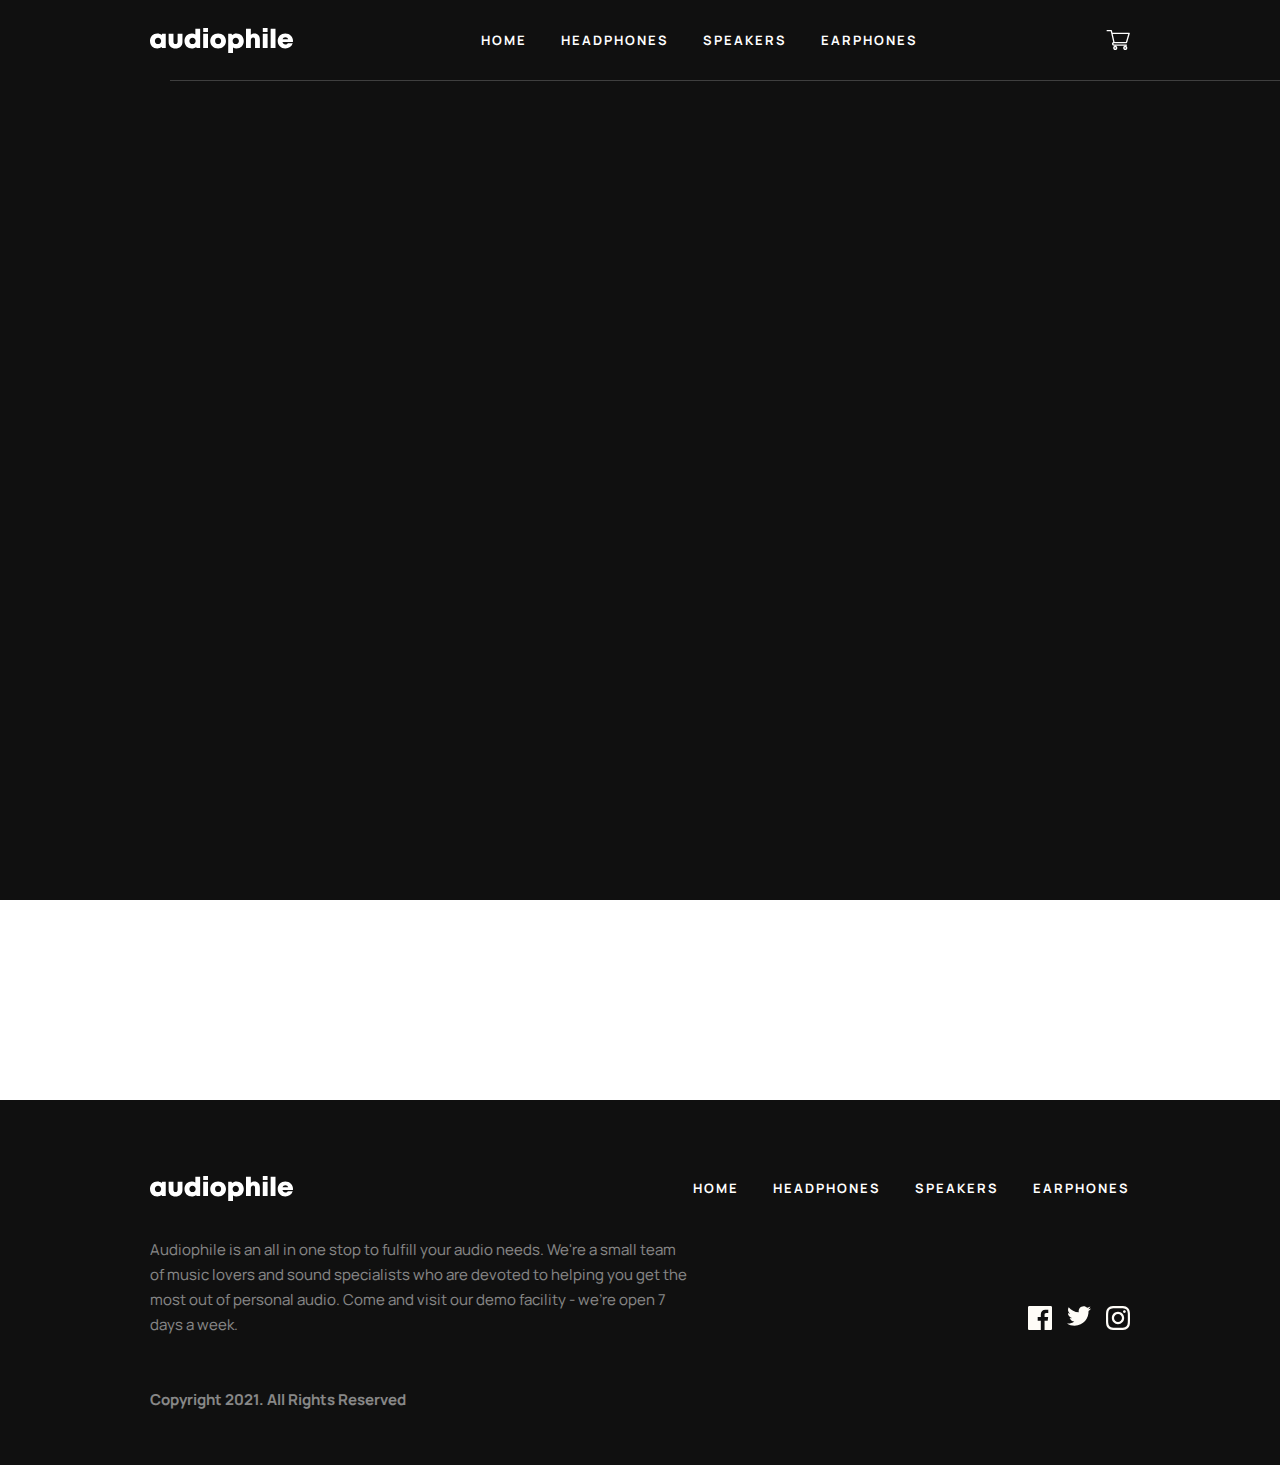
==== pages/earphones.html @ f976f79c "header and footer is ready , added home" ====
<!DOCTYPE html>
<html lang="en">
  <head>
    <meta charset="UTF-8" />
    <meta name="viewport" content="width=device-width, initial-scale=1.0" />
    <title>Earphones</title>
    <link rel="stylesheet" href="../css/main.css" />
  </head>
  <body>
    <!-- HEADER START -->
    <header class="header container">
      <div class="header-list">
        <a class="header__logo" href="../index.html">
          <img src="../imegs/logo.svg" alt="logo-Audiophile" />
        </a>
        <nav class="header__nav">
          <ul class="header__list">
            <li class="header__item">
              <a class="header__link" href="../index.html">Home</a>
            </li>
            <li class="header__item">
              <a class="header__link" href="../pages/headphons.html"
                >HEADPHONES</a
              >
            </li>
            <li class="header__item">
              <a class="header__link" href="../pages/speakers.html">SPEAKERS</a>
            </li>
            <li class="header__item">
              <a class="header__link" href="../pages/earphones.html"
                >EARPHONES</a
              >
            </li>
          </ul>
        </nav>
        <a class="header__shop-link" href=""
          ><img src="../imegs/shop.svg" alt=""
        /></a>
      </div>
      <div class="header__line"></div>
    </header>
    <!-- HEADER END -->

    <!-- MAIN START -->
    <main class="main container"></main>
    <!-- MAIN END -->

    <!-- FOOTER START -->
    <footer class="footer container">
      <div class="footer-list">
        <a class="footer__logo" href="../index.html">
          <img src="../imegs/logo.svg" alt="logo-Audiophile" />
        </a>
        <nav class="footer__nav">
          <ul class="footer__list">
            <li class="footer__item">
              <a class="footer__link" href="../index.html">Home</a>
            </li>
            <li class="footer__item">
              <a class="footer__link" href="../pages/headphons.html"
                >HEADPHONES</a
              >
            </li>
            <li class="footer__item">
              <a class="footer__link" href="../pages/speakers.html">SPEAKERS</a>
            </li>
            <li class="footer__item">
              <a class="footer__link" href="../pages/earphones.html"
                >EARPHONES</a
              >
            </li>
          </ul>
        </nav>
      </div>
      <div class="footer__fulfill">
        <p class="footer__text">
          Audiophile is an all in one stop to fulfill your audio needs. We're a
          small team of music lovers and sound specialists who are devoted to
          helping you get the most out of personal audio. Come and visit our
          demo facility - we’re open 7 days a week.
        </p>
        <nav class="icon-soci">
          <a href="" class="icon-soci__link"
            ><svg
              xmlns="http://www.w3.org/2000/svg"
              width="24"
              height="24"
              viewBox="0 0 24 24"
              fill="none"
            >
              <path
                d="M22.675 0H1.325C0.593 0 0 0.593 0 1.325V22.676C0 23.407 0.593 24 1.325 24H12.82V14.706H9.692V11.084H12.82V8.413C12.82 5.313 14.713 3.625 17.479 3.625C18.804 3.625 19.942 3.724 20.274 3.768V7.008L18.356 7.009C16.852 7.009 16.561 7.724 16.561 8.772V11.085H20.148L19.681 14.707H16.561V24H22.677C23.407 24 24 23.407 24 22.675V1.325C24 0.593 23.407 0 22.675 0Z"
                fill="#FEFCF7"
              /></svg
          ></a>
          <a href="" class="icon-soci__link"
            ><svg
              xmlns="http://www.w3.org/2000/svg"
              width="24"
              height="20"
              viewBox="0 0 24 20"
              fill="none"
            >
              <path
                d="M24 2.55705C23.117 2.94905 22.168 3.21305 21.172 3.33205C22.189 2.72305 22.97 1.75805 23.337 0.608047C22.386 1.17205 21.332 1.58205 20.21 1.80305C19.313 0.846047 18.032 0.248047 16.616 0.248047C13.437 0.248047 11.101 3.21405 11.819 6.29305C7.728 6.08805 4.1 4.12805 1.671 1.14905C0.381 3.36205 1.002 6.25705 3.194 7.72305C2.388 7.69705 1.628 7.47605 0.965 7.10705C0.911 9.38805 2.546 11.522 4.914 11.997C4.221 12.185 3.462 12.229 2.69 12.081C3.316 14.037 5.134 15.46 7.29 15.5C5.22 17.123 2.612 17.848 0 17.54C2.179 18.937 4.768 19.752 7.548 19.752C16.69 19.752 21.855 12.031 21.543 5.10605C22.505 4.41105 23.34 3.54405 24 2.55705Z"
                fill="#FEFCF7"
              /></svg
          ></a>
          <a href="" class="icon-soci__link"
            ><svg
              xmlns="http://www.w3.org/2000/svg"
              width="24"
              height="24"
              viewBox="0 0 24 24"
              fill="none"
            >
              <path
                fill-rule="evenodd"
                clip-rule="evenodd"
                d="M12 0C8.741 0 8.333 0.014 7.053 0.072C2.695 0.272 0.273 2.69 0.073 7.052C0.014 8.333 0 8.741 0 12C0 15.259 0.014 15.668 0.072 16.948C0.272 21.306 2.69 23.728 7.052 23.928C8.333 23.986 8.741 24 12 24C15.259 24 15.668 23.986 16.948 23.928C21.302 23.728 23.73 21.31 23.927 16.948C23.986 15.668 24 15.259 24 12C24 8.741 23.986 8.333 23.928 7.053C23.732 2.699 21.311 0.273 16.949 0.073C15.668 0.014 15.259 0 12 0ZM12 2.163C15.204 2.163 15.584 2.175 16.85 2.233C20.102 2.381 21.621 3.924 21.769 7.152C21.827 8.417 21.838 8.797 21.838 12.001C21.838 15.206 21.826 15.585 21.769 16.85C21.62 20.075 20.105 21.621 16.85 21.769C15.584 21.827 15.206 21.839 12 21.839C8.796 21.839 8.416 21.827 7.151 21.769C3.891 21.62 2.38 20.07 2.232 16.849C2.174 15.584 2.162 15.205 2.162 12C2.162 8.796 2.175 8.417 2.232 7.151C2.381 3.924 3.896 2.38 7.151 2.232C8.417 2.175 8.796 2.163 12 2.163ZM5.838 12C5.838 8.597 8.597 5.838 12 5.838C15.403 5.838 18.162 8.597 18.162 12C18.162 15.404 15.403 18.163 12 18.163C8.597 18.163 5.838 15.403 5.838 12ZM12 16C9.791 16 8 14.21 8 12C8 9.791 9.791 8 12 8C14.209 8 16 9.791 16 12C16 14.21 14.209 16 12 16ZM16.965 5.595C16.965 4.8 17.61 4.155 18.406 4.155C19.201 4.155 19.845 4.8 19.845 5.595C19.845 6.39 19.201 7.035 18.406 7.035C17.61 7.035 16.965 6.39 16.965 5.595Z"
                fill="#FEFCF7"
              /></svg
          ></a>
        </nav>
      </div>
      <div class="footer__reserved">
        <p class="footer__data">Copyright 2021. All Rights Reserved</p>
      </div>
    </footer>
    <!-- FOOTER END -->
  </body>
</html>
---- css/main.css ----
/* manrope-regular - latin */
@font-face {
  font-display: swap; /* Check https://developer.mozilla.org/en-US/docs/Web/CSS/@font-face/font-display for other options. */
  font-family: "Manrope";
  font-style: normal;
  font-weight: 400;
  src: url("../fonts/manrope-v15-latin-regular.woff2") format("woff2"); /* Chrome 36+, Opera 23+, Firefox 39+, Safari 12+, iOS 10+ */
}
/* manrope-500 - latin */
@font-face {
  font-display: swap; /* Check https://developer.mozilla.org/en-US/docs/Web/CSS/@font-face/font-display for other options. */
  font-family: "Manrope";
  font-style: normal;
  font-weight: 500;
  src: url("../fonts/manrope-v15-latin-500.woff2") format("woff2"); /* Chrome 36+, Opera 23+, Firefox 39+, Safari 12+, iOS 10+ */
}
/* manrope-700 - latin */
@font-face {
  font-display: swap; /* Check https://developer.mozilla.org/en-US/docs/Web/CSS/@font-face/font-display for other options. */
  font-family: "Manrope";
  font-style: normal;
  font-weight: 700;
  src: url("../fonts/manrope-v15-latin-700.woff2") format("woff2"); /* Chrome 36+, Opera 23+, Firefox 39+, Safari 12+, iOS 10+ */
}
h1,
h2,
h3,
h4,
h5,
h6 {
  font-family: "Manrope", sans-serif;
  font-weight: 700;
  text-transform: uppercase;
  color: #000;
}

h1 {
  font-size: 56px;
  line-height: 58px;
  letter-spacing: 2px;
}

h2 {
  font-size: 40px;
  line-height: 44px;
  letter-spacing: 1.429px;
}

h3 {
  font-size: 32px;
  line-height: 36px;
  letter-spacing: 1.143px;
}

h4 {
  font-size: 28px;
  line-height: normal;
  letter-spacing: 2px;
}

h5 {
  font-size: 24px;
  line-height: normal;
  letter-spacing: 1.714px;
}

h6 {
  font-size: 18px;
  line-height: normal;
  letter-spacing: 1.286px;
}

.new-product {
  color: #D87D4A;
  font-size: 14px;
  font-style: normal;
  font-weight: 400;
  line-height: normal;
  letter-spacing: 10px;
  text-transform: uppercase;
}

* {
  padding: 0;
  margin: 0;
  box-sizing: border-box;
}

html {
  height: 100%;
}

ul,
ol {
  list-style: none;
}

a {
  text-decoration: none;
}

img {
  -o-object-fit: cover;
     object-fit: cover;
  display: flex;
}

body {
  height: 100%;
  scroll-behavior: smooth;
  font-family: "Manrope", sans-serif;
  font-size: 15px;
  font-style: normal;
  font-weight: 400;
  line-height: 25px;
}

.container {
  width: 100%;
  max-width: 1440px;
  margin-left: auto;
  margin-right: auto;
  padding-left: 150px;
  padding-right: 150px;
}

.btn {
  width: 160px;
  height: 48px;
  flex-shrink: 0;
  border-radius: 5px;
}

.header-list {
  display: flex;
  justify-content: space-between;
  align-items: center;
  height: 80px;
  position: relative;
  z-index: 2;
}

.header {
  background: #101010;
  height: 100%;
}

.header__list {
  display: flex;
  justify-content: space-between;
  gap: 34px;
}

.header__link {
  color: #fff;
  font-size: 13px;
  font-weight: 700;
  line-height: 25px;
  letter-spacing: 2px;
  text-transform: uppercase;
  position: relative;
  z-index: 1;
}
.header__link:hover {
  color: #D87D4A;
}

.header__line {
  width: 1200px;
  height: 1px;
  flex-shrink: 0;
  opacity: 0.2;
  background-color: #FFFFFF;
  margin-left: 20px;
}

.footer {
  height: 365px;
  flex-shrink: 0;
  background-color: #101010;
}

.footer-list {
  display: flex;
  justify-content: space-between;
  align-items: center;
  padding-top: 75px;
}

.footer__list {
  display: flex;
  gap: 34px;
}

.footer__link {
  color: #fff;
  font-size: 13px;
  font-weight: 700;
  line-height: 25px;
  letter-spacing: 2px;
  text-transform: uppercase;
}
.footer__link:hover {
  color: #D87D4A;
}

.footer__fulfill {
  display: flex;
  padding-top: 36px;
  justify-content: space-between;
  align-items: end;
}

.footer__text {
  color: #FFFFFF;
  font-size: 15px;
  font-style: normal;
  font-weight: 400;
  line-height: 25px;
  width: 540px;
  opacity: 0.5;
}

.footer__data {
  padding-top: 50px;
  color: #fff;
  font-family: Manrope;
  font-size: 15px;
  font-style: normal;
  font-weight: 700;
  line-height: 25px;
  opacity: 0.5;
}

.icon-soci__link:hover svg path {
  fill: #D87D4A;
}

.icon-soci {
  display: flex;
  gap: 15px;
}

.header-home {
  height: 100%;
  background-image: url("/imegs/home/desktop/image-hero.jpg");
  max-width: 1440px;
  width: 100%;
  height: 720px;
  background-size: cover;
}

.header__mark2__content {
  display: flex;
  flex-direction: column;
  align-items: start;
  justify-content: center;
  margin-top: 128px;
  width: 398px;
  height: 346px;
  flex-shrink: 0;
  gap: 25px;
}

.new-product {
  color: #FFFFFF;
  opacity: 0.5;
}

.header__mark2__title {
  color: #FFFFFF;
}

.header__mark2__subtitle {
  color: #FFFFFF;
  width: 349px;
  font-size: 15px;
  font-style: normal;
  font-weight: 400;
  line-height: 25px;
  margin-bottom: 25px;
}

.header__mark2__link {
  color: #fff;
  font-family: Manrope;
  font-size: 13px;
  font-style: normal;
  font-weight: 700;
  line-height: normal;
  letter-spacing: 1px;
  text-transform: uppercase;
  background-color: #D87D4A;
  padding: 15px 30px 15px;
}
.header__mark2__link:hover {
  background-color: #fbaf85;
}

.main {
  margin-top: 100px;
  padding-bottom: 100px;
}

.home-nav__headphones {
  width: 350px;
  height: 204px;
  flex-shrink: 0;
  border-radius: 8px;
  background: #F1F1F1;
  display: flex;
  align-items: center;
  flex-direction: column;
}

.home-nav__headphones-img {
  text-align: center;
  width: 122.947px;
  height: 160px;
  flex-shrink: 0;
  margin-top: -40px;
}

.home-nav__link:hover {
  color: #D87D4A;
}

.home-nav__link-img {
  display: inline;
  margin-left: 10px;
}

.home-nav {
  display: flex;
  gap: 30px;
}/*# sourceMappingURL=main.css.map */
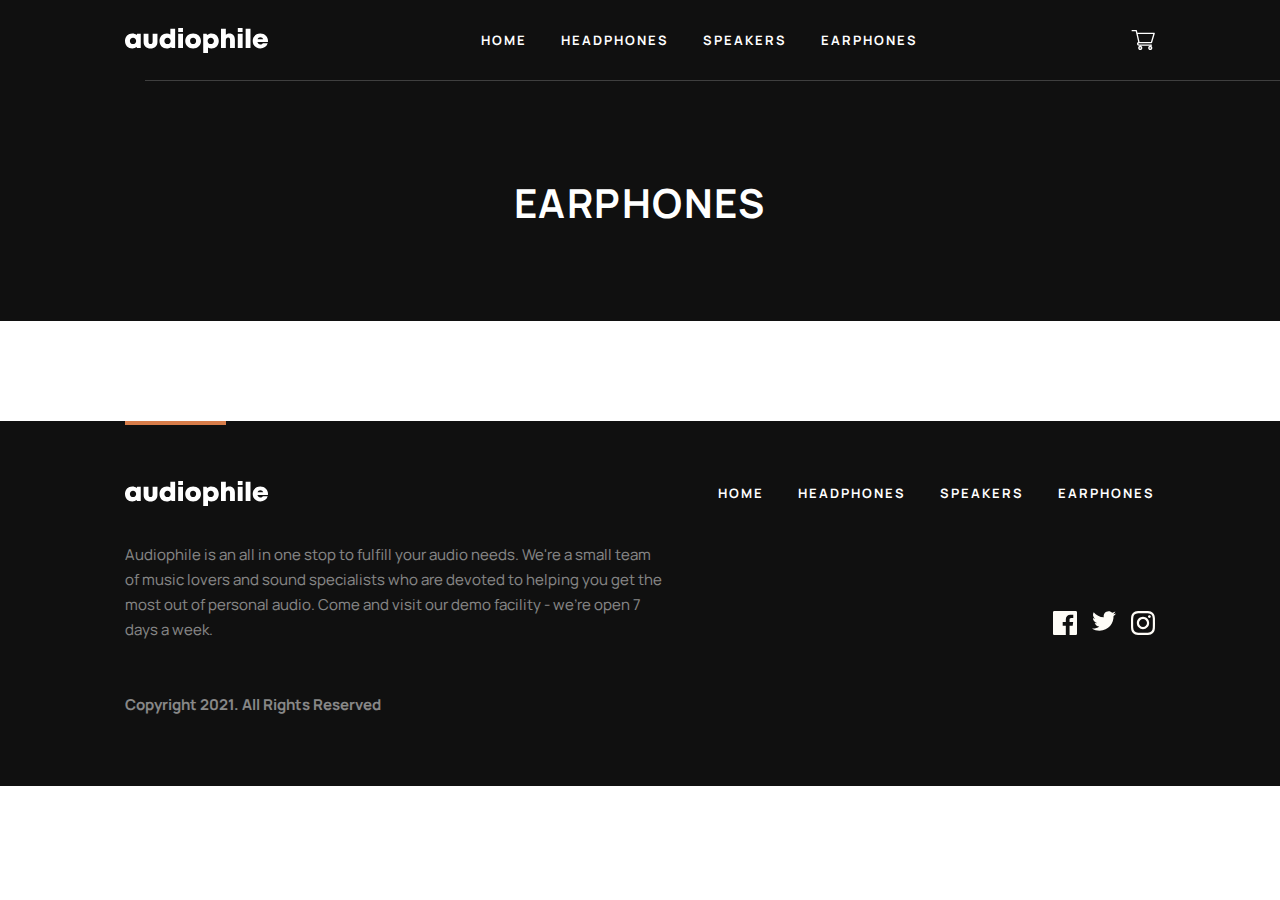
==== commit 5e51d2ca: "main is ready, added footer and header" ====
--- a/pages/earphones.html
+++ b/pages/earphones.html
@@ -38,6 +38,9 @@
         /></a>
       </div>
       <div class="header__line"></div>
+      <div class="header__title">
+        <h2 class="header__title-text">EARPHONES</h2>
+      </div>
     </header>
     <!-- HEADER END -->
 
@@ -47,6 +50,7 @@
 
     <!-- FOOTER START -->
     <footer class="footer container">
+      <div class="footer__line"></div>
       <div class="footer-list">
         <a class="footer__logo" href="../index.html">
           <img src="../imegs/logo.svg" alt="logo-Audiophile" />
--- a/css/main.css
+++ b/css/main.css
@@ -120,8 +120,8 @@
   max-width: 1440px;
   margin-left: auto;
   margin-right: auto;
-  padding-left: 150px;
-  padding-right: 150px;
+  padding-left: 125px;
+  padding-right: 125px;
 }
 
 .btn {
@@ -129,6 +129,7 @@
   height: 48px;
   flex-shrink: 0;
   border-radius: 5px;
+  padding: 15px 30px 15px;
 }
 
 .header-list {
@@ -142,7 +143,6 @@
 
 .header {
   background: #101010;
-  height: 100%;
 }
 
 .header__list {
@@ -172,6 +172,16 @@
   opacity: 0.2;
   background-color: #FFFFFF;
   margin-left: 20px;
+}
+
+.header__title {
+  height: 240px;
+}
+
+.header__title-text {
+  color: #FFFFFF;
+  text-align: center;
+  padding-top: 100px;
 }
 
 .footer {
@@ -239,6 +249,13 @@
 .icon-soci {
   display: flex;
   gap: 15px;
+}
+
+.footer__line {
+  width: 101px;
+  height: 4px;
+  background-color: #D87D4A;
+  margin-bottom: -20px;
 }
 
 .header-home {
@@ -299,7 +316,11 @@
 
 .main {
   margin-top: 100px;
-  padding-bottom: 100px;
+  margin-bottom: 100px;
+}
+
+.home-nav {
+  margin-bottom: 50px;
 }
 
 .home-nav__headphones {
@@ -333,4 +354,152 @@
 .home-nav {
   display: flex;
   gap: 30px;
+}
+
+.home-zx9 {
+  width: 1110px;
+  height: 560px;
+  flex-shrink: 0;
+  background-color: #D87D4A;
+  display: flex;
+  gap: 138px;
+  align-items: center;
+  justify-content: center;
+  margin-bottom: 50px;
+  border-radius: 10px;
+}
+
+.home-zx9__img {
+  width: 410.234px;
+  height: 485px;
+  flex-shrink: 0;
+  margin-bottom: -75px;
+}
+
+.home-zx0__content {
+  width: 349px;
+  height: 303px;
+  flex-shrink: 0;
+  display: flex;
+  flex-direction: column;
+  gap: 25px;
+}
+
+.home-zx9__title {
+  width: 260px;
+  color: #FFFFFF;
+}
+
+.home-zx9__subtitle {
+  opacity: 0.75;
+  color: #FFFFFF;
+  margin-bottom: 15px;
+}
+
+.home-zx9__link {
+  color: #FFFFFF;
+  font-family: Manrope;
+  font-size: 13px;
+  font-style: normal;
+  font-weight: 700;
+  line-height: normal;
+  letter-spacing: 1px;
+  text-transform: uppercase;
+  background-color: #000000;
+}
+.home-zx9__link:hover {
+  background-color: #4C4C4C;
+}
+
+.home-zx7 {
+  background-image: url("/imegs/home/desktop/image-speaker-zx7.jpg");
+  background-size: cover;
+  width: 1110px;
+  height: 320px;
+  border-radius: 10px;
+  padding-left: 120px;
+  padding-top: 100px;
+  margin-bottom: 50px;
+}
+
+.home-zx7__title {
+  padding-bottom: 50px;
+}
+
+.home-zx7__link {
+  border: 1px solid #101010;
+  color: #000;
+  font-family: Manrope;
+  font-size: 13px;
+  font-style: normal;
+  font-weight: 700;
+  line-height: normal;
+  letter-spacing: 1px;
+  text-transform: uppercase;
+  border-radius: 0;
+}
+.home-zx7__link:hover {
+  background-color: #000000;
+  color: #FFFFFF;
+}
+
+.home-yx1 {
+  display: flex;
+  gap: 32px;
+  margin-bottom: 50px;
+}
+
+.home-yx1__img {
+  width: 540px;
+  height: 320px;
+  border-radius: 8px;
+}
+
+.home-yx1__content {
+  width: 540px;
+  height: 320px;
+  flex-shrink: 0;
+  border-radius: 8px;
+  background: #F1F1F1;
+  padding-left: 95px;
+  padding-top: 100px;
+}
+
+.home-yx1__title {
+  padding-bottom: 32px;
+}
+
+.home-avatar {
+  display: flex;
+  gap: 50px;
+  align-items: center;
+  justify-content: space-between;
+}
+
+.home-avatar__content {
+  display: flex;
+  width: 445px;
+  height: 295px;
+  flex-direction: column;
+  gap: 32px;
+}
+
+.home-avatar__subtitle {
+  color: #000;
+  font-family: Manrope;
+  font-size: 15px;
+  font-style: normal;
+  font-weight: 400;
+  line-height: 25px; /* 166.667% */
+  opacity: 0.5;
+}
+
+.home-avatar__img {
+  width: 500px;
+  height: 588px;
+  border-radius: 15px;
+}
+
+.home-avatar__span {
+  color: #D87D4A;
 }/*# sourceMappingURL=main.css.map */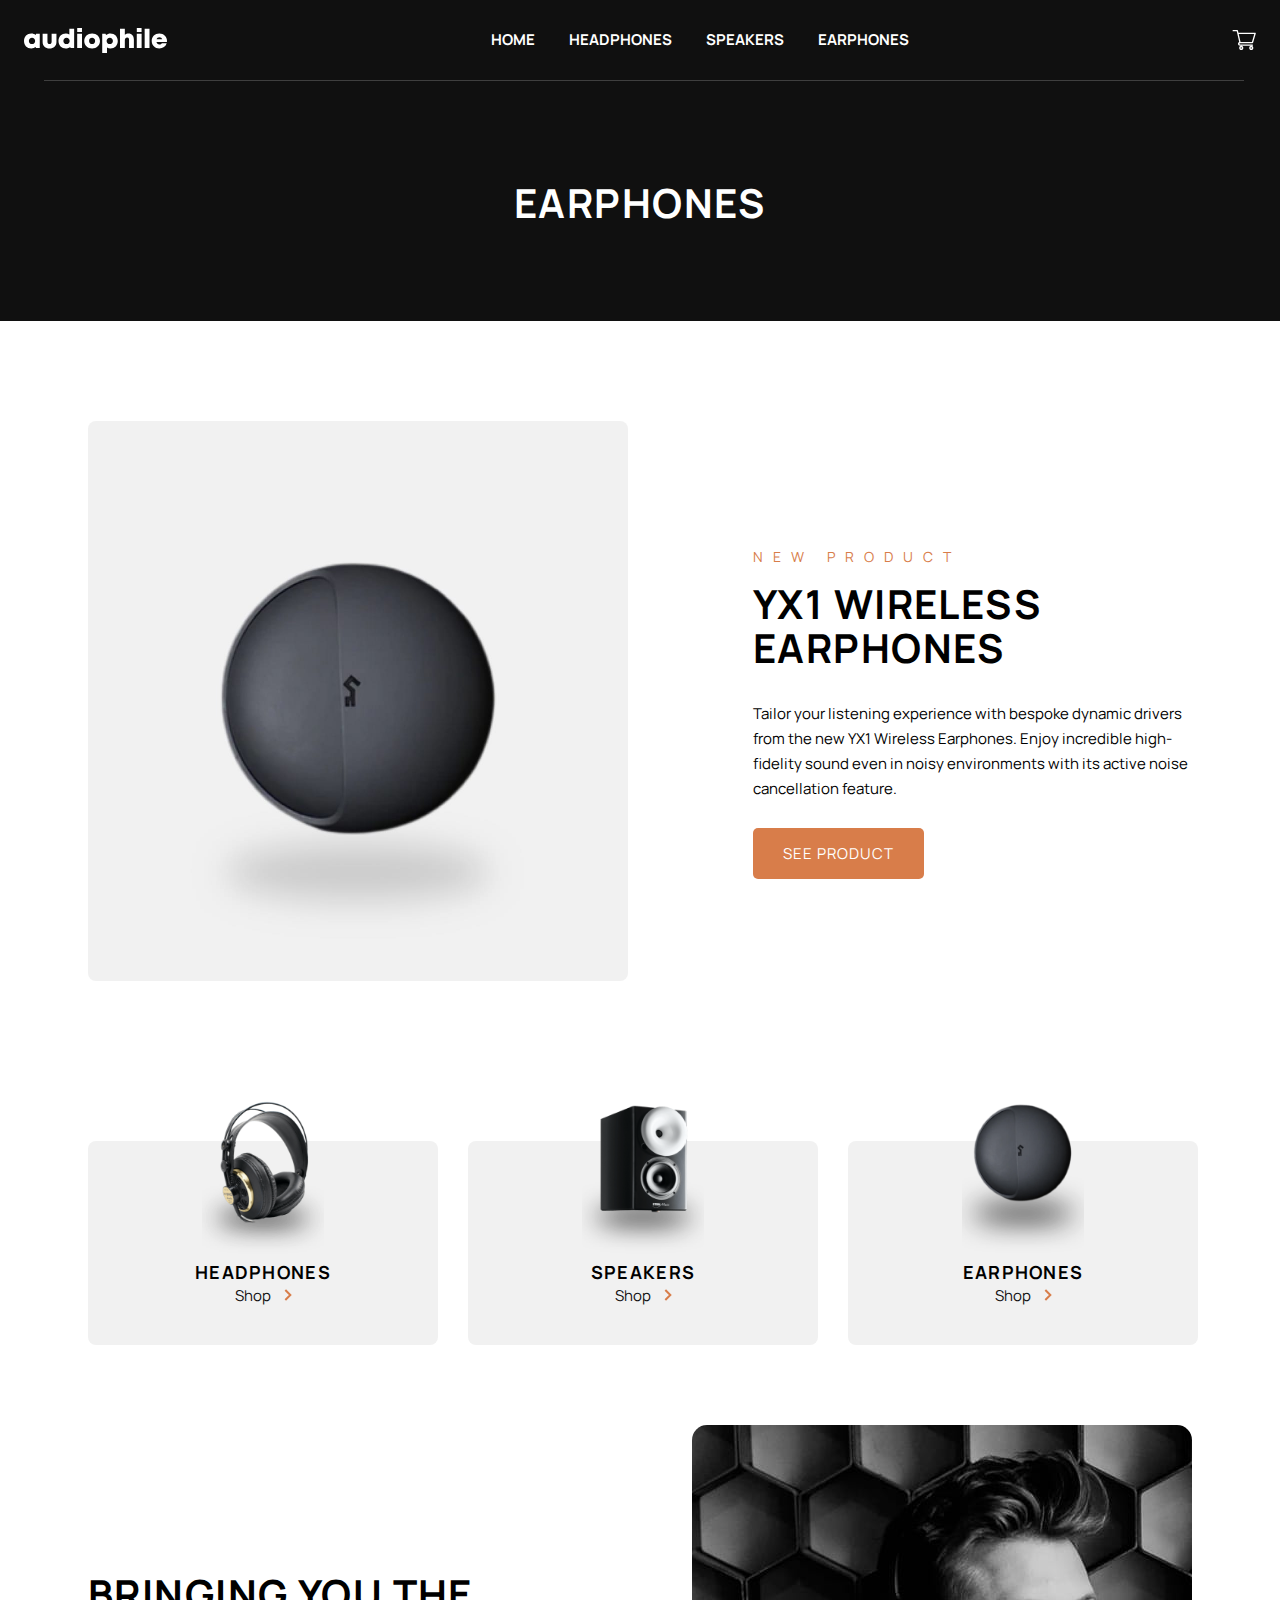
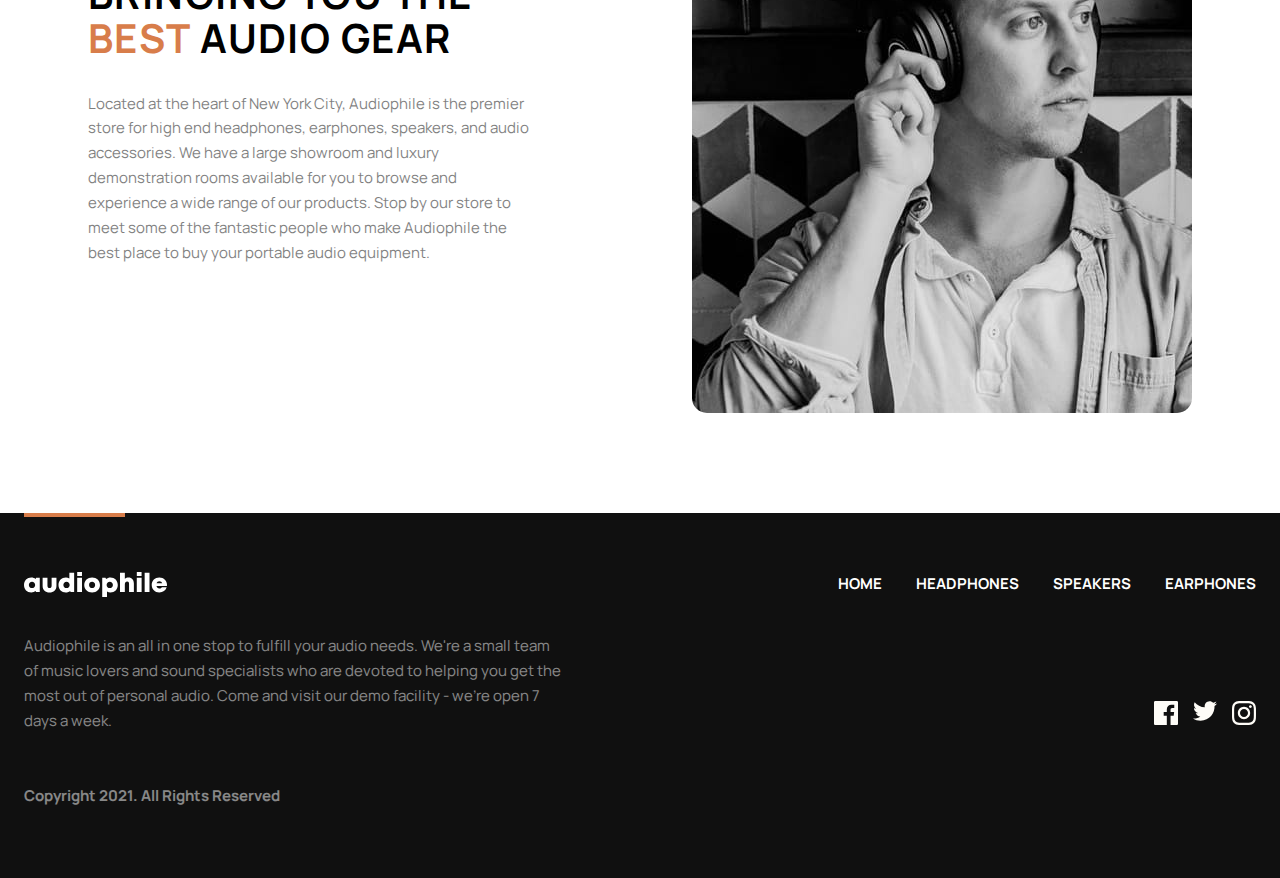
==== commit 6fcad903: "headphones , earphones and speakers is redy , added headphones xx99 mark2" ====
--- a/pages/earphones.html
+++ b/pages/earphones.html
@@ -45,7 +45,98 @@
     <!-- HEADER END -->
 
     <!-- MAIN START -->
-    <main class="main container"></main>
+    <main class="main container">
+      <section class="main-headphones-xx99">
+        <img
+          class="main-headphones-xx99__img"
+          src="/imegs/product-yx1-earphones/desktop/image-category-page-preview.jpg"
+          alt="headphones-xx99"
+        />
+        <div class="main-headphones-xx99__content">
+          <div class="new-product">NEW PRODUCT</div>
+          <h2 class="main-headphones-xx99__title">YX1 WIRELESS EARPHONES</h2>
+          <p class="main-headphones-xx99__text">
+            Tailor your listening experience with bespoke dynamic drivers from
+            the new YX1 Wireless Earphones. Enjoy incredible high-fidelity sound
+            even in noisy environments with its active noise cancellation
+            feature.
+          </p>
+          <a class="btn-orang" href="">See Product</a>
+        </div>
+      </section>
+      <section class="home-nav">
+        <nav class="home-nav__headphones">
+          <img
+            class="home-nav__headphones-img"
+            src="/imegs/shared/desktop/image-category-thumbnail-headphones.png"
+            alt=""
+          />
+          <h6>HEADPHONES</h6>
+          <a class="home-nav__link" href="/pages/headphons.html"
+            >Shop
+            <img
+              class="home-nav__link-img"
+              src="/imegs/shared/desktop/icon-arrow-right.svg"
+              alt=""
+            />
+          </a>
+        </nav>
+        <nav class="home-nav__headphones">
+          <img
+            class="home-nav__headphones-img"
+            src="/imegs/shared/desktop/image-category-thumbnail-speakers.png"
+            alt=""
+          />
+          <h6>SPEAKERS</h6>
+          <a class="home-nav__link" href="/pages/speakers.html"
+            >Shop
+            <img
+              class="home-nav__link-img"
+              src="/imegs/shared/desktop/icon-arrow-right.svg"
+              alt=""
+            />
+          </a>
+        </nav>
+
+        <nav class="home-nav__headphones">
+          <img
+            class="home-nav__headphones-img"
+            src="/imegs/shared/desktop/image-category-thumbnail-earphones.png"
+            alt=""
+          />
+          <h6>EARPHONES</h6>
+          <a class="home-nav__link" href="/pages/earphones.html"
+            >Shop
+            <img
+              class="home-nav__link-img"
+              src="/imegs/shared/desktop/icon-arrow-right.svg"
+              alt=""
+            />
+          </a>
+        </nav>
+      </section>
+      <section class="home-avatar">
+        <div class="home-avatar__content">
+          <h2 class="home-avatar__title">
+            Bringing you the <span class="home-avatar__span">best</span> audio
+            gear
+          </h2>
+          <p class="home-avatar__subtitle">
+            Located at the heart of New York City, Audiophile is the premier
+            store for high end headphones, earphones, speakers, and audio
+            accessories. We have a large showroom and luxury demonstration rooms
+            available for you to browse and experience a wide range of our
+            products. Stop by our store to meet some of the fantastic people who
+            make Audiophile the best place to buy your portable audio equipment.
+          </p>
+        </div>
+        <img
+          class="home-avatar__img"
+          src="/imegs/shared/desktop/image-best-gear.jpg"
+          alt=""
+        />
+      </section>
+    </main>
     <!-- MAIN END -->
 
     <!-- FOOTER START -->
--- a/css/main.css
+++ b/css/main.css
@@ -35,48 +35,48 @@
 }
 
 h1 {
-  font-size: 56px;
-  line-height: 58px;
+  font-size: 5.6rem;
+  line-height: 1.03;
   letter-spacing: 2px;
 }
 
 h2 {
-  font-size: 40px;
-  line-height: 44px;
+  font-size: 4rem;
+  line-height: 1.1;
   letter-spacing: 1.429px;
 }
 
 h3 {
-  font-size: 32px;
-  line-height: 36px;
+  font-size: 3.2rem;
+  line-height: 1.12;
   letter-spacing: 1.143px;
 }
 
 h4 {
-  font-size: 28px;
-  line-height: normal;
+  font-size: 2.8rem;
+  line-height: 1.4;
   letter-spacing: 2px;
 }
 
 h5 {
-  font-size: 24px;
-  line-height: normal;
+  font-size: 2.4rem;
+  line-height: 1.37;
   letter-spacing: 1.714px;
 }
 
 h6 {
-  font-size: 18px;
-  line-height: normal;
+  font-size: 1.8rem;
+  line-height: 1.3;
   letter-spacing: 1.286px;
 }
 
 .new-product {
   color: #D87D4A;
-  font-size: 14px;
+  font-size: 1.4rem;
   font-style: normal;
   font-weight: 400;
   line-height: normal;
-  letter-spacing: 10px;
+  letter-spacing: 1rem;
   text-transform: uppercase;
 }
 
@@ -88,6 +88,8 @@
 
 html {
   height: 100%;
+  font-size: 62.5%;
+  scroll-behavior: smooth;
 }
 
 ul,
@@ -107,67 +109,71 @@
 
 body {
   height: 100%;
-  scroll-behavior: smooth;
   font-family: "Manrope", sans-serif;
-  font-size: 15px;
+  font-size: 1.5rem;
   font-style: normal;
   font-weight: 400;
-  line-height: 25px;
+  line-height: 1.66;
 }
 
 .container {
   width: 100%;
-  max-width: 1440px;
+  max-width: 115.2rem;
   margin-left: auto;
   margin-right: auto;
-  padding-left: 125px;
-  padding-right: 125px;
-}
-
-.btn {
-  width: 160px;
-  height: 48px;
-  flex-shrink: 0;
+  padding-left: 2.4rem;
+  padding-right: 2.4rem;
+}
+
+.btn-orang, .btn {
+  padding: 15px 30px 15px;
   border-radius: 5px;
-  padding: 15px 30px 15px;
+  text-transform: uppercase;
+}
+
+.btn-orang {
+  background-color: #D87D4A;
+  color: #FFFFFF;
+  letter-spacing: 0.1rem;
+}
+.btn-orang:hover {
+  background-color: #fbaf85;
 }
 
 .header-list {
   display: flex;
   justify-content: space-between;
   align-items: center;
-  height: 80px;
+  height: 8rem;
   position: relative;
   z-index: 2;
 }
 
 .header {
   background: #101010;
+  max-width: 144rem;
+  width: 100%;
 }
 
 .header__list {
   display: flex;
   justify-content: space-between;
-  gap: 34px;
+  gap: 3.4rem;
 }
 
 .header__link {
   color: #fff;
-  font-size: 13px;
-  font-weight: 700;
-  line-height: 25px;
-  letter-spacing: 2px;
+  font-weight: 700;
   text-transform: uppercase;
-  position: relative;
-  z-index: 1;
+  transition: 0.3s;
 }
 .header__link:hover {
   color: #D87D4A;
 }
 
 .header__line {
-  width: 1200px;
-  height: 1px;
+  width: 120rem;
+  height: 0.1rem;
   flex-shrink: 0;
   opacity: 0.2;
   background-color: #FFFFFF;
@@ -175,40 +181,40 @@
 }
 
 .header__title {
-  height: 240px;
+  height: 24rem;
 }
 
 .header__title-text {
   color: #FFFFFF;
   text-align: center;
-  padding-top: 100px;
+  padding-top: 10rem;
 }
 
 .footer {
-  height: 365px;
+  height: 36.5rem;
   flex-shrink: 0;
   background-color: #101010;
+  max-width: 144rem;
+  width: 100%;
 }
 
 .footer-list {
   display: flex;
   justify-content: space-between;
   align-items: center;
-  padding-top: 75px;
+  padding-top: 7.5rem;
 }
 
 .footer__list {
   display: flex;
-  gap: 34px;
+  gap: 3.4rem;
 }
 
 .footer__link {
   color: #fff;
-  font-size: 13px;
-  font-weight: 700;
-  line-height: 25px;
-  letter-spacing: 2px;
+  font-weight: 700;
   text-transform: uppercase;
+  transition: 0.3s;
 }
 .footer__link:hover {
   color: #D87D4A;
@@ -216,29 +222,28 @@
 
 .footer__fulfill {
   display: flex;
-  padding-top: 36px;
+  padding-top: 3.6rem;
   justify-content: space-between;
   align-items: end;
 }
 
 .footer__text {
   color: #FFFFFF;
-  font-size: 15px;
   font-style: normal;
   font-weight: 400;
-  line-height: 25px;
-  width: 540px;
+  line-height: 2.5rem;
+  width: 54rem;
   opacity: 0.5;
 }
 
 .footer__data {
-  padding-top: 50px;
+  padding-top: 5rem;
   color: #fff;
   font-family: Manrope;
-  font-size: 15px;
-  font-style: normal;
-  font-weight: 700;
-  line-height: 25px;
+  font-size: 1.5rem;
+  font-style: normal;
+  font-weight: 700;
+  line-height: 2.5rem;
   opacity: 0.5;
 }
 
@@ -248,23 +253,24 @@
 
 .icon-soci {
   display: flex;
-  gap: 15px;
+  gap: 1.5rem;
 }
 
 .footer__line {
-  width: 101px;
-  height: 4px;
+  width: 10.1rem;
+  height: 0.4rem;
   background-color: #D87D4A;
-  margin-bottom: -20px;
+  margin-bottom: -2rem;
 }
 
 .header-home {
   height: 100%;
   background-image: url("/imegs/home/desktop/image-hero.jpg");
-  max-width: 1440px;
+  max-width: 144rem;
   width: 100%;
-  height: 720px;
-  background-size: cover;
+  height: 72rem;
+  background-repeat: no-repeat;
+  background-size: contain;
 }
 
 .header__mark2__content {
@@ -273,10 +279,11 @@
   align-items: start;
   justify-content: center;
   margin-top: 128px;
-  width: 398px;
-  height: 346px;
-  flex-shrink: 0;
-  gap: 25px;
+  width: 39.8rem;
+  height: 34.6rem;
+  flex-shrink: 0;
+  gap: 2.5rem;
+  padding-left: 6rem;
 }
 
 .new-product {
@@ -290,44 +297,42 @@
 
 .header__mark2__subtitle {
   color: #FFFFFF;
-  width: 349px;
-  font-size: 15px;
+  width: 35rem;
+  font-size: 1.5rem;
   font-style: normal;
   font-weight: 400;
-  line-height: 25px;
-  margin-bottom: 25px;
+  line-height: 2.5rem;
+  margin-bottom: 2.5rem;
 }
 
 .header__mark2__link {
   color: #fff;
-  font-family: Manrope;
-  font-size: 13px;
+  font-size: 1.3rem;
   font-style: normal;
   font-weight: 700;
   line-height: normal;
   letter-spacing: 1px;
-  text-transform: uppercase;
   background-color: #D87D4A;
-  padding: 15px 30px 15px;
 }
 .header__mark2__link:hover {
   background-color: #fbaf85;
 }
 
 .main {
-  margin-top: 100px;
-  margin-bottom: 100px;
+  margin-top: 10rem;
+  margin-bottom: 10rem;
 }
 
 .home-nav {
-  margin-bottom: 50px;
+  margin-bottom: 8rem;
+  width: 111rem;
 }
 
 .home-nav__headphones {
-  width: 350px;
-  height: 204px;
-  flex-shrink: 0;
-  border-radius: 8px;
+  width: 35rem;
+  height: 20.4rem;
+  flex-shrink: 0;
+  border-radius: 0.8rem;
   background: #F1F1F1;
   display: flex;
   align-items: center;
@@ -336,53 +341,57 @@
 
 .home-nav__headphones-img {
   text-align: center;
-  width: 122.947px;
-  height: 160px;
-  flex-shrink: 0;
-  margin-top: -40px;
+  width: 12.2rem;
+  height: 16rem;
+  flex-shrink: 0;
+  margin-top: -4rem;
 }
 
 .home-nav__link:hover {
   color: #D87D4A;
+}
+
+.home-nav__link {
+  color: #101010;
 }
 
 .home-nav__link-img {
   display: inline;
-  margin-left: 10px;
+  margin-left: 1rem;
 }
 
 .home-nav {
   display: flex;
-  gap: 30px;
+  gap: 3rem;
 }
 
 .home-zx9 {
-  width: 1110px;
-  height: 560px;
+  width: 111rem;
+  height: 56rem;
   flex-shrink: 0;
   background-color: #D87D4A;
   display: flex;
-  gap: 138px;
+  gap: 13.8rem;
   align-items: center;
   justify-content: center;
-  margin-bottom: 50px;
-  border-radius: 10px;
+  margin-bottom: 5rem;
+  border-radius: 1rem;
 }
 
 .home-zx9__img {
-  width: 410.234px;
-  height: 485px;
-  flex-shrink: 0;
-  margin-bottom: -75px;
+  width: 41rem;
+  height: 48.5rem;
+  flex-shrink: 0;
+  margin-bottom: -7.5rem;
 }
 
 .home-zx0__content {
-  width: 349px;
-  height: 303px;
+  width: 34.9rem;
+  height: 30.3rem;
   flex-shrink: 0;
   display: flex;
   flex-direction: column;
-  gap: 25px;
+  gap: 2.5rem;
 }
 
 .home-zx9__title {
@@ -393,49 +402,43 @@
 .home-zx9__subtitle {
   opacity: 0.75;
   color: #FFFFFF;
-  margin-bottom: 15px;
+  margin-bottom: 1.5rem;
 }
 
 .home-zx9__link {
   color: #FFFFFF;
-  font-family: Manrope;
-  font-size: 13px;
   font-style: normal;
   font-weight: 700;
   line-height: normal;
   letter-spacing: 1px;
-  text-transform: uppercase;
   background-color: #000000;
+  width: 18rem;
+  height: 4.8rem;
+  flex-shrink: 0;
 }
 .home-zx9__link:hover {
-  background-color: #4C4C4C;
+  background-color: #4c4c4c;
 }
 
 .home-zx7 {
   background-image: url("/imegs/home/desktop/image-speaker-zx7.jpg");
   background-size: cover;
-  width: 1110px;
-  height: 320px;
-  border-radius: 10px;
-  padding-left: 120px;
-  padding-top: 100px;
-  margin-bottom: 50px;
+  width: 111rem;
+  height: 32rem;
+  border-radius: 1rem;
+  padding-left: 12rem;
+  padding-top: 10rem;
+  margin-bottom: 5rem;
 }
 
 .home-zx7__title {
-  padding-bottom: 50px;
+  padding-bottom: 5rem;
 }
 
 .home-zx7__link {
   border: 1px solid #101010;
   color: #000;
-  font-family: Manrope;
-  font-size: 13px;
-  font-style: normal;
-  font-weight: 700;
-  line-height: normal;
-  letter-spacing: 1px;
-  text-transform: uppercase;
+  font-weight: 700;
   border-radius: 0;
 }
 .home-zx7__link:hover {
@@ -445,61 +448,201 @@
 
 .home-yx1 {
   display: flex;
-  gap: 32px;
-  margin-bottom: 50px;
+  gap: 3.2rem;
+  margin-bottom: 5rem;
+  width: 111rem;
 }
 
 .home-yx1__img {
-  width: 540px;
-  height: 320px;
+  width: 54rem;
+  height: 32rem;
   border-radius: 8px;
 }
 
 .home-yx1__content {
-  width: 540px;
-  height: 320px;
+  width: 54rem;
+  height: 32rem;
   flex-shrink: 0;
   border-radius: 8px;
   background: #F1F1F1;
-  padding-left: 95px;
-  padding-top: 100px;
+  padding-left: 9rem;
+  padding-top: 10rem;
 }
 
 .home-yx1__title {
-  padding-bottom: 32px;
+  padding-bottom: 3.2rem;
 }
 
 .home-avatar {
   display: flex;
-  gap: 50px;
+  gap: 10rem;
   align-items: center;
   justify-content: space-between;
 }
 
 .home-avatar__content {
   display: flex;
-  width: 445px;
-  height: 295px;
+  width: 44.5rem;
+  height: 29.5rem;
   flex-direction: column;
-  gap: 32px;
+  gap: 3.2rem;
 }
 
 .home-avatar__subtitle {
   color: #000;
   font-family: Manrope;
-  font-size: 15px;
+  font-size: 1.5rem;
   font-style: normal;
   font-weight: 400;
-  line-height: 25px; /* 166.667% */
+  line-height: 1.66; /* 166.667% */
   opacity: 0.5;
 }
 
 .home-avatar__img {
-  width: 500px;
-  height: 588px;
+  width: 50rem;
+  height: 58.8rem;
   border-radius: 15px;
 }
 
 .home-avatar__span {
   color: #D87D4A;
+}
+
+.main-headphones-xx99 {
+  display: flex;
+  gap: 12.5rem;
+  align-items: center;
+  margin-bottom: 16rem;
+  width: 104rem;
+}
+
+.main-headphones-xx99__img {
+  width: 54rem;
+  height: 56rem;
+  border-radius: 0.8rem;
+}
+
+.main-headphones-xx99__content {
+  width: 44rem;
+  height: 30.8rem;
+}
+.main-headphones-xx99__content .new-product {
+  color: #D87D4A;
+  opacity: 1;
+  padding-bottom: 1.6rem;
+}
+
+.main-headphones-xx99__title {
+  padding-bottom: 3.2rem;
+}
+
+.main-headphones-xx99__text {
+  padding-bottom: 4rem;
+  width: 44.5rem;
+}
+
+.main-headphones__back {
+  margin-bottom: 4rem;
+  display: block;
+}
+
+.main-headphones {
+  display: flex;
+  gap: 3.5rem;
+  align-items: center;
+  justify-content: space-between;
+  margin-bottom: 16rem;
+}
+
+.main-headphones__img {
+  width: 54rem;
+  height: 40em;
+  border-radius: 0.8rem;
+}
+
+.main-headphones-content {
+  width: 45rem;
+  height: 40rem;
+  display: flex;
+  flex-direction: column;
+  gap: 3rem;
+}
+
+.new-product {
+  color: #D87D4A;
+  opacity: 1;
+}
+
+.main-headphones__text {
+  opacity: 0.5;
+}
+
+.main-headphones__price {
+  font-size: 1.8rem;
+  font-weight: bold;
+}
+
+.main-headphones__cart {
+  display: flex;
+  gap: 5rem;
+  align-items: baseline;
+  padding-top: 1rem;
+}
+
+.main-headphones__shop {
+  width: 12rem;
+  height: 5rem;
+  text-align: center;
+  background-color: #F1F1F1;
+}
+
+.btn-orang-radius {
+  border-radius: 0;
+}
+
+.main-headphones__link {
+  color: #000000;
+}
+
+.main-headphones_minus {
+  display: inline-block;
+  padding: 1.5rem;
+}
+
+.main-features {
+  display: flex;
+  gap: 12rem;
+}
+
+.main-features__content {
+  width: 63.5rem;
+  height: 32rem;
+  display: flex;
+  flex-direction: column;
+  gap: 3rem;
+}
+
+.main-features-__text {
+  opacity: 0.75;
+}
+
+.main-features__box {
+  width: 35rem;
+  height: 22.5rem;
+}
+
+.main-features__box-title {
+  padding-bottom: 3rem;
+}
+
+.main-features__list {
+  display: flex;
+  flex-direction: column;
+  gap: 1rem;
+}
+
+.main-features__span {
+  color: #D87D4A;
+  opacity: 1;
+  padding-right: 2rem;
 }/*# sourceMappingURL=main.css.map */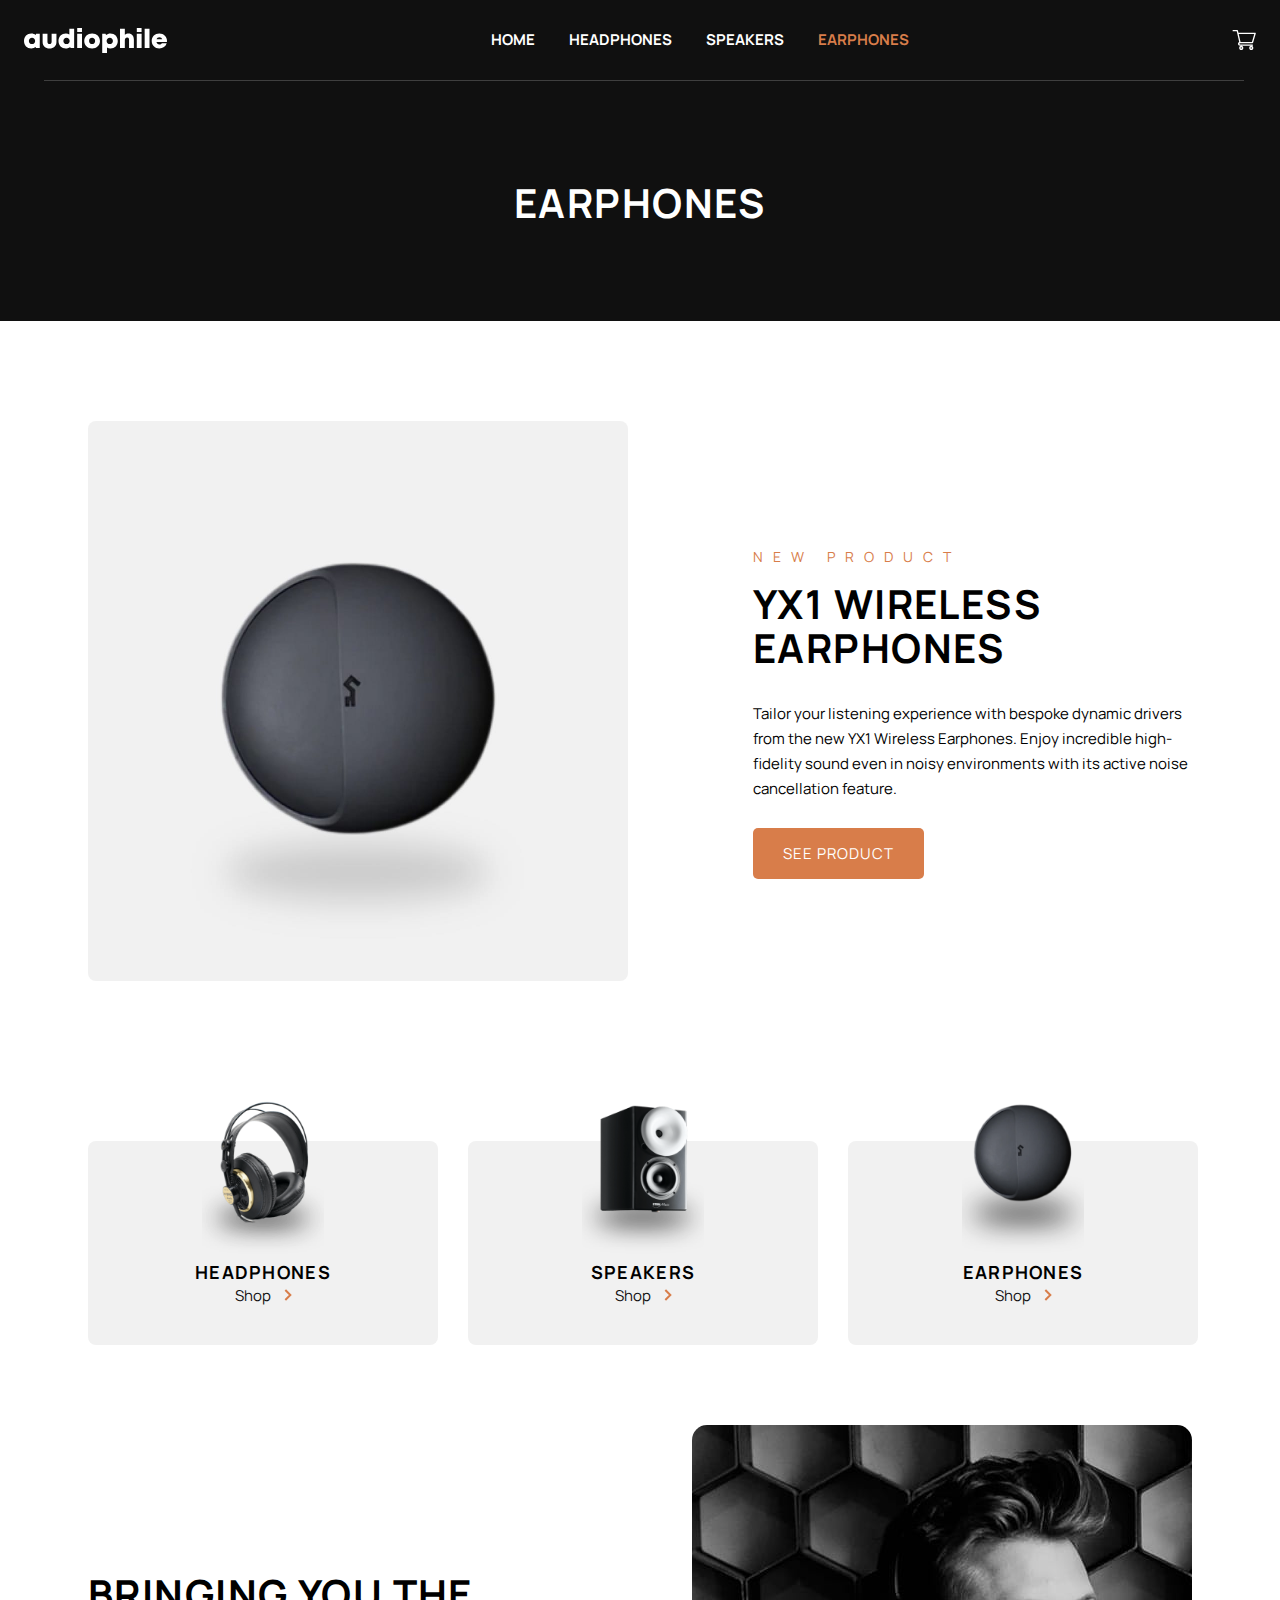
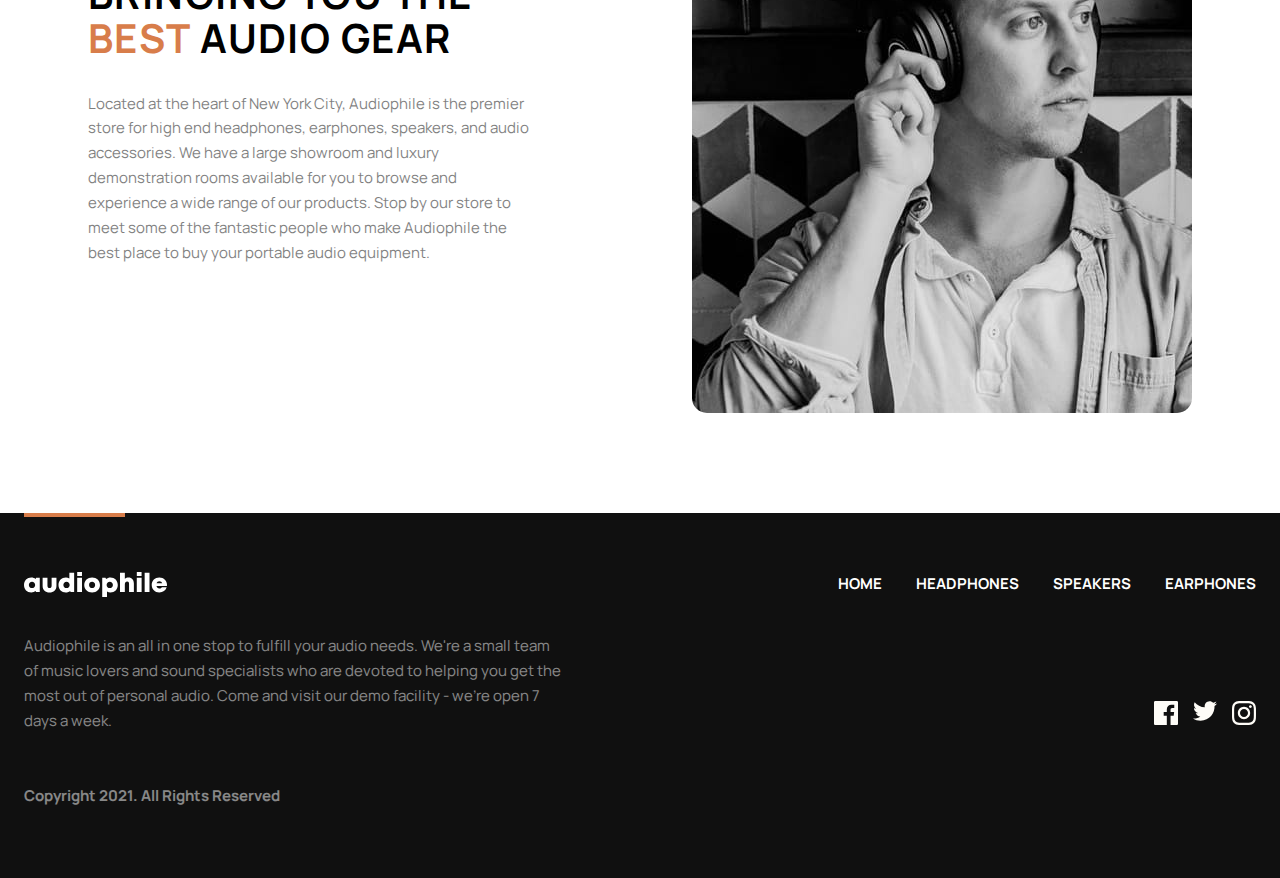
==== commit a0e3097f: "added id active" ====
--- a/pages/earphones.html
+++ b/pages/earphones.html
@@ -5,6 +5,7 @@
     <meta name="viewport" content="width=device-width, initial-scale=1.0" />
     <title>Earphones</title>
     <link rel="stylesheet" href="../css/main.css" />
+    <link rel="shortcut icon" href="/imegs/favicon-32x32.png" type="image/x-icon">
   </head>
   <body>
     <!-- HEADER START -->
@@ -27,7 +28,7 @@
               <a class="header__link" href="../pages/speakers.html">SPEAKERS</a>
             </li>
             <li class="header__item">
-              <a class="header__link" href="../pages/earphones.html"
+              <a class="header__link" href="../pages/earphones.html" id="active"
                 >EARPHONES</a
               >
             </li>
@@ -61,7 +62,7 @@
             even in noisy environments with its active noise cancellation
             feature.
           </p>
-          <a class="btn-orang" href="">See Product</a>
+          <a class="btn-orang" href="/pages/yx1-earphones.html">See Product</a>
         </div>
       </section>
       <section class="home-nav">
--- a/css/main.css
+++ b/css/main.css
@@ -80,6 +80,10 @@
   text-transform: uppercase;
 }
 
+#active {
+  color: #D87D4A;
+}
+
 * {
   padding: 0;
   margin: 0;
@@ -546,6 +550,10 @@
   display: block;
 }
 
+.main-headphones__link:hover {
+  color: #D87D4A;
+}
+
 .main-headphones {
   display: flex;
   gap: 3.5rem;
@@ -612,6 +620,7 @@
 .main-features {
   display: flex;
   gap: 12rem;
+  margin-bottom: 10rem;
 }
 
 .main-features__content {
@@ -622,7 +631,7 @@
   gap: 3rem;
 }
 
-.main-features-__text {
+.main-features__text {
   opacity: 0.75;
 }
 
@@ -645,4 +654,62 @@
   color: #D87D4A;
   opacity: 1;
   padding-right: 2rem;
+}
+
+.main-galery {
+  display: flex;
+  justify-content: space-between;
+  width: 111rem;
+  height: 58rem;
+  margin-bottom: 10rem;
+}
+
+.main-galery__hero {
+  display: flex;
+  flex-direction: column;
+  gap: 2rem;
+}
+.main-galery__hero img {
+  width: 44.5rem;
+  height: 28rem;
+  border-radius: 0.8rem;
+}
+
+.main-galery__img img {
+  border-radius: 0.8rem;
+  height: 58rem;
+  width: 63rem;
+}
+
+.main-like {
+  width: 111rem;
+  height: 57rem;
+  margin-bottom: 30rem;
+}
+
+.main-like__title {
+  text-align: center;
+  margin-bottom: 5rem;
+}
+
+.main-like__list {
+  display: flex;
+  justify-content: space-between;
+}
+
+.main-like__item {
+  display: flex;
+  flex-direction: column;
+  align-items: center;
+  gap: 5rem;
+}
+
+.main-like__img {
+  border-radius: 0.8rem;
+  width: 35rem;
+  height: 31.8rem;
+}
+
+.main-like__subtitle {
+  display: inline-block;
 }/*# sourceMappingURL=main.css.map */